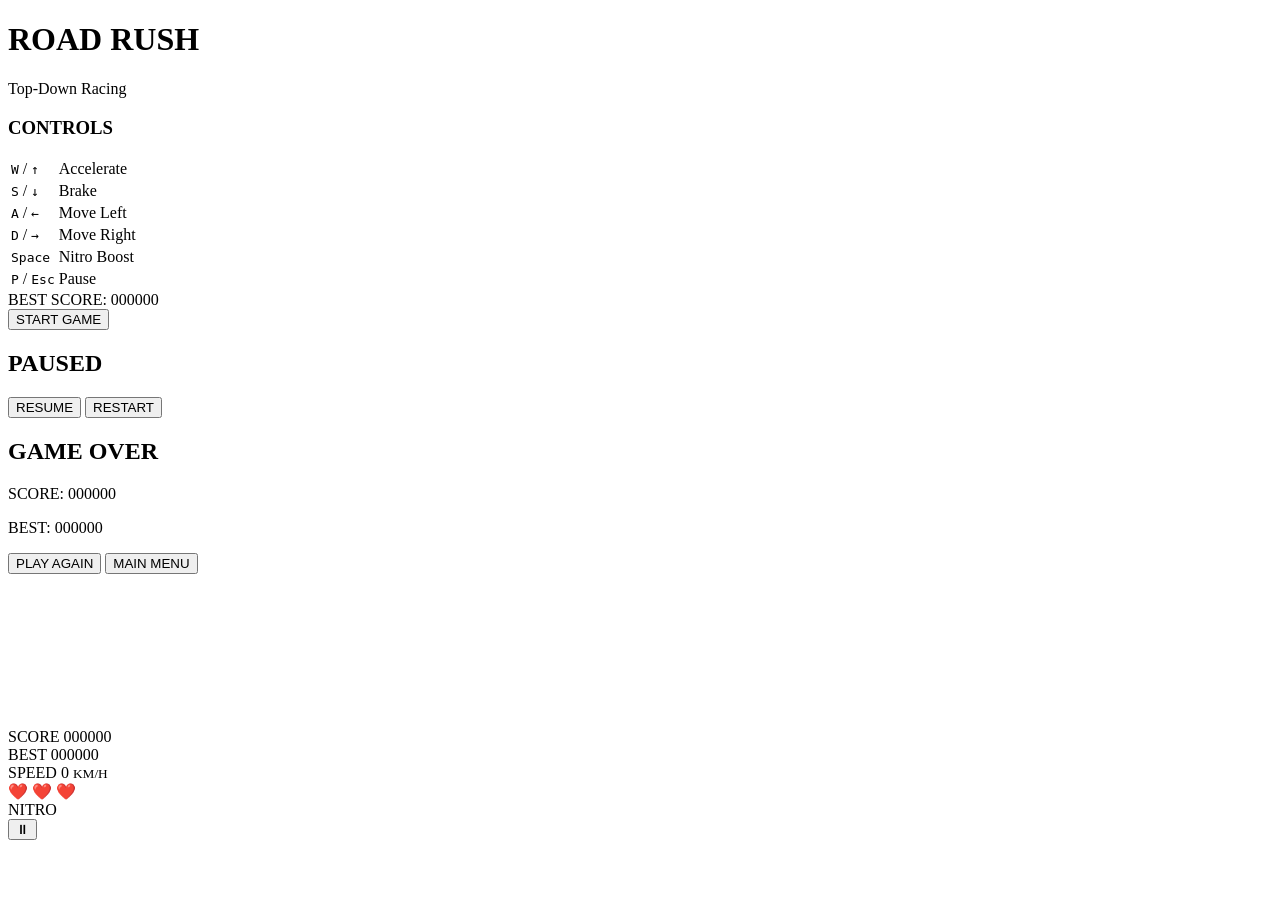
==== index.html @ 59c963bb "Create index.html" ====
<!DOCTYPE html>
<html>
<head>
    <meta charset="UTF-8">
    <meta http-equiv="refresh" content="0; url=cookin-008.html">
    <title>Road Rush</title>
</head>
<body>
    <p>Loading Road Rush...</p>
</body>
</html>
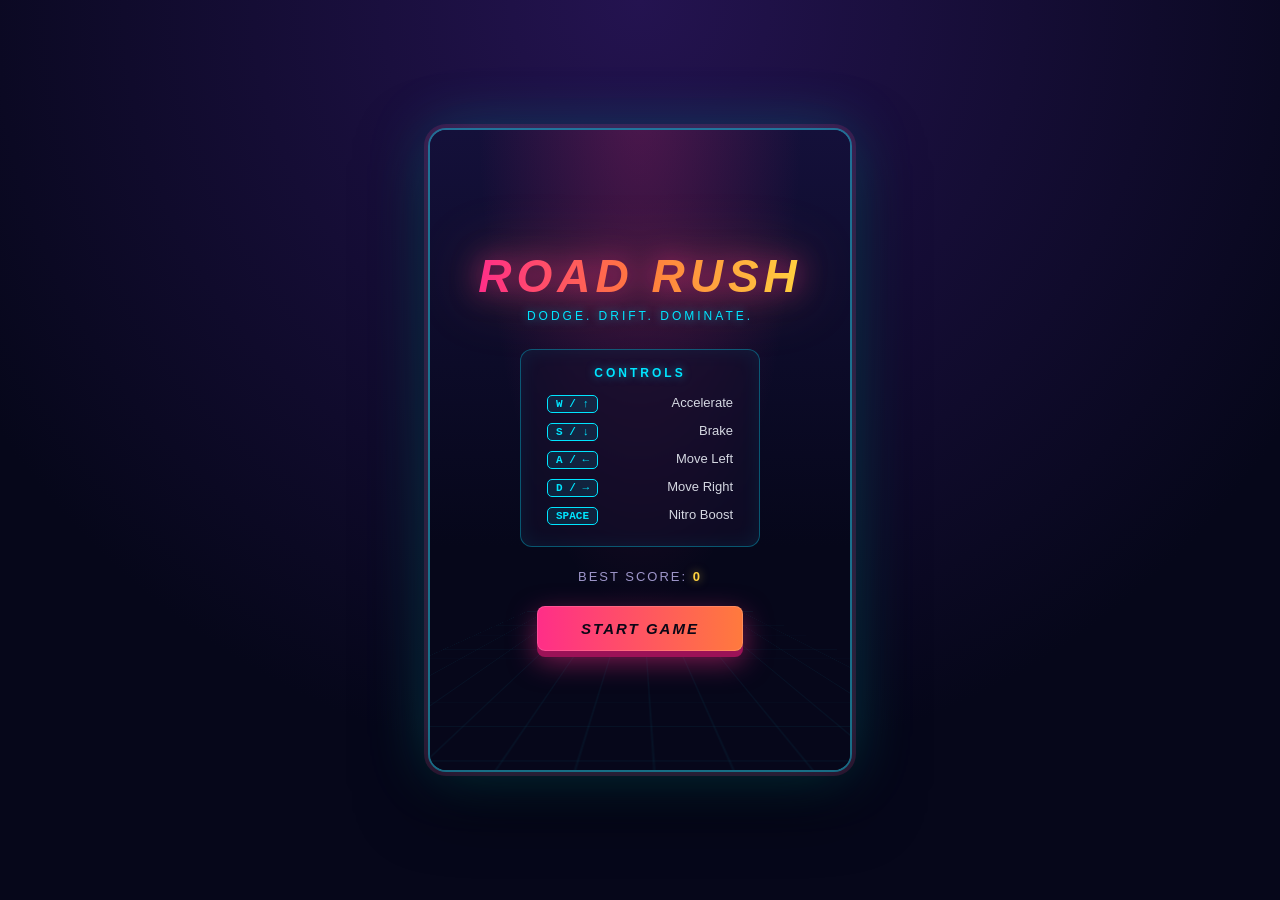
==== commit b595f021: "Rename cookin-010.html to index.html" ====
--- a/index.html
+++ b/index.html
@@ -1,11 +1,107 @@
-<!DOCTYPE html>
-<html>
-<head>
-    <meta charset="UTF-8">
-    <meta http-equiv="refresh" content="0; url=cookin-008.html">
-    <title>Road Rush</title>
-</head>
-<body>
-    <p>Loading Road Rush...</p>
-</body>
-</html>
+<!DOCTYPE html>
+<html lang="en">
+<head>
+<meta charset="UTF-8" />
+<meta name="viewport" content="width=device-width, initial-scale=1.0" />
+<title>ROAD RUSH</title>
+<link rel="stylesheet" href="cookin-010.css" />
+</head>
+<body>
+
+  <div id="gameWrapper">
+
+    <!-- ===================== START SCREEN ===================== -->
+    <div id="startScreen" class="screen">
+      <div class="bgLines"></div>
+      <h1 class="title">ROAD RUSH</h1>
+      <p class="subtitle">Dodge. Drift. Dominate.</p>
+
+      <div class="controlsBox">
+        <h3>CONTROLS</h3>
+        <ul>
+          <li><span class="key">W / ↑</span> Accelerate</li>
+          <li><span class="key">S / ↓</span> Brake</li>
+          <li><span class="key">A / ←</span> Move Left</li>
+          <li><span class="key">D / →</span> Move Right</li>
+          <li><span class="key">SPACE</span> Nitro Boost</li>
+        </ul>
+      </div>
+
+      <div class="bestScoreDisplay">
+        BEST SCORE: <span id="startBestScore">0</span>
+      </div>
+
+      <button id="startBtn" class="btn btn-primary">START GAME</button>
+    </div>
+
+    <!-- ===================== GAME SCREEN ===================== -->
+    <div id="gameScreen" class="screen hidden">
+      <canvas id="gameCanvas" width="420" height="640"></canvas>
+
+      <!-- HUD -->
+      <div id="hud">
+        <div class="hudTop">
+          <div class="hudItem">SCORE<br /><span id="scoreVal">000000</span></div>
+          <div class="hudItem">LAP<br /><span id="lapVal">1/3</span></div>
+          <div class="hudItem">LIVES<br /><span id="livesVal">❤️❤️❤️</span></div>
+        </div>
+        <div class="hudBottom">
+          <div class="speedBox">
+            SPEED<br /><span id="speedVal">0</span> KM/H
+          </div>
+          <div class="nitroBox">
+            NITRO
+            <div class="nitroBarOuter">
+              <div id="nitroBarInner"></div>
+            </div>
+          </div>
+        </div>
+      </div>
+
+      <div id="comboIndicator" class="hidden">COMBO x<span id="comboVal">1</span></div>
+
+      <button id="pauseBtn" class="btn btn-small">⏸</button>
+
+      <!-- Pause Overlay -->
+      <div id="pauseOverlay" class="overlay hidden">
+        <h2>PAUSED</h2>
+        <button id="resumeBtn" class="btn btn-primary">RESUME</button>
+        <button id="restartFromPauseBtn" class="btn btn-secondary">RESTART</button>
+      </div>
+
+      <!-- Crash Flash -->
+      <div id="crashFlash"></div>
+
+      <!-- Touch Controls (shown only on touch devices) -->
+      <div id="touchControls" class="touchControls">
+        <div class="touchLeftGroup">
+          <button id="btnLeft" class="touchBtn touchBtnLane">◀</button>
+          <button id="btnRight" class="touchBtn touchBtnLane">▶</button>
+        </div>
+        <div class="touchRightGroup">
+          <button id="btnNitro" class="touchBtn touchBtnNitro">NITRO</button>
+          <div class="touchPedals">
+            <button id="btnBrake" class="touchBtn touchBtnPedal">BRAKE</button>
+            <button id="btnGas" class="touchBtn touchBtnPedal touchBtnGas">GAS</button>
+          </div>
+        </div>
+      </div>
+    </div>
+
+    <!-- ===================== GAME OVER SCREEN ===================== -->
+    <div id="gameOverScreen" class="screen hidden">
+      <h1 class="title gameOverTitle">GAME OVER</h1>
+      <div class="finalScoreBox">
+        <p>FINAL SCORE</p>
+        <h2 id="finalScoreVal">0</h2>
+        <p id="newBestTag" class="newBestTag hidden">🏆 NEW BEST SCORE!</p>
+        <p>BEST SCORE: <span id="finalBestVal">0</span></p>
+      </div>
+      <button id="restartBtn" class="btn btn-primary">RACE AGAIN</button>
+    </div>
+
+  </div>
+
+  <script src="cookin-010.js"></script>
+</body>
+</html>
--- a/cookin-010.css
+++ b/cookin-010.css
@@ -0,0 +1,559 @@
+:root {
+  --bg-void: #06071a;
+  --bg-deep: #14103a;
+  --bg-purple: #341a52;
+  --neon-pink: #ff2e88;
+  --neon-cyan: #00e5ff;
+  --neon-orange: #ff7a3d;
+  --neon-yellow: #ffd23f;
+  --asphalt: #17142b;
+  --panel-glass: rgba(20, 16, 45, 0.55);
+  --panel-border: rgba(0, 229, 255, 0.35);
+  --text-dim: #9d95c9;
+}
+
+* {
+  margin: 0;
+  padding: 0;
+  box-sizing: border-box;
+  font-family: 'Segoe UI', 'Trebuchet MS', Arial, sans-serif;
+}
+
+body {
+  min-height: 100vh;
+  display: flex;
+  align-items: center;
+  justify-content: center;
+  background: radial-gradient(circle at 50% 0%, #241350, var(--bg-void) 70%);
+  color: #fff;
+  overflow: hidden;
+}
+
+#gameWrapper {
+  position: relative;
+  width: min(420px, 94vw);
+  aspect-ratio: 420 / 640;
+  height: auto;
+  max-height: 94vh;
+  border-radius: 16px;
+  overflow: hidden;
+  box-shadow:
+    0 0 0 2px rgba(0, 229, 255, 0.4),
+    0 0 0 6px rgba(255, 46, 136, 0.15),
+    0 0 60px rgba(0, 229, 255, 0.25),
+    0 25px 70px rgba(0,0,0,0.7);
+}
+
+.screen {
+  position: absolute;
+  top: 0; left: 0; right: 0; bottom: 0;
+  display: flex;
+  flex-direction: column;
+  align-items: center;
+  justify-content: center;
+  text-align: center;
+  background:
+    radial-gradient(ellipse at 50% -10%, rgba(255, 46, 136, 0.25), transparent 55%),
+    linear-gradient(180deg, var(--bg-deep), var(--bg-void) 65%);
+  padding: 24px;
+}
+
+.hidden { display: none !important; }
+
+/* ============ START SCREEN ============ */
+.bgLines {
+  position: absolute;
+  inset: 0;
+  background-image:
+    linear-gradient(rgba(0, 229, 255, 0.08) 1px, transparent 1px),
+    linear-gradient(90deg, rgba(0, 229, 255, 0.08) 1px, transparent 1px);
+  background-size: 36px 36px;
+  transform: perspective(300px) rotateX(55deg) scale(2.2) translateY(20%);
+  transform-origin: bottom;
+  animation: gridScroll 3s linear infinite;
+  pointer-events: none;
+  opacity: 0.6;
+}
+
+@keyframes gridScroll {
+  from { background-position: 0 0, 0 0; }
+  to { background-position: 0 36px, 0 0; }
+}
+
+.title {
+  font-size: 46px;
+  font-weight: 900;
+  letter-spacing: 5px;
+  font-style: italic;
+  background: linear-gradient(90deg, var(--neon-pink), var(--neon-orange), var(--neon-yellow));
+  -webkit-background-clip: text;
+  background-clip: text;
+  color: transparent;
+  filter: drop-shadow(0 0 14px rgba(255, 46, 136, 0.7)) drop-shadow(0 0 30px rgba(255, 122, 61, 0.4));
+  margin-bottom: 6px;
+  z-index: 1;
+}
+
+.subtitle {
+  color: var(--neon-cyan);
+  letter-spacing: 3px;
+  margin-bottom: 26px;
+  z-index: 1;
+  font-size: 12px;
+  text-transform: uppercase;
+  text-shadow: 0 0 10px rgba(0, 229, 255, 0.6);
+}
+
+.controlsBox {
+  background: var(--panel-glass);
+  backdrop-filter: blur(6px);
+  border: 1px solid var(--panel-border);
+  border-radius: 12px;
+  padding: 16px 26px;
+  margin-bottom: 22px;
+  z-index: 1;
+  min-width: 240px;
+  box-shadow: 0 0 20px rgba(0, 229, 255, 0.08) inset;
+}
+
+.controlsBox h3 {
+  color: var(--neon-cyan);
+  font-size: 12px;
+  letter-spacing: 3px;
+  margin-bottom: 10px;
+  text-shadow: 0 0 8px rgba(0, 229, 255, 0.5);
+}
+
+.controlsBox ul {
+  list-style: none;
+  text-align: left;
+}
+
+.controlsBox li {
+  display: flex;
+  justify-content: space-between;
+  gap: 16px;
+  font-size: 13px;
+  color: #d5d8e2;
+  padding: 5px 0;
+}
+
+.key {
+  background: rgba(0, 229, 255, 0.1);
+  border: 1px solid var(--neon-cyan);
+  border-radius: 5px;
+  padding: 2px 8px;
+  font-weight: bold;
+  color: var(--neon-cyan);
+  font-size: 11px;
+  white-space: nowrap;
+  font-family: 'Consolas', 'Courier New', monospace;
+}
+
+.bestScoreDisplay {
+  font-size: 13px;
+  letter-spacing: 2px;
+  color: var(--text-dim);
+  margin-bottom: 22px;
+  z-index: 1;
+}
+
+.bestScoreDisplay span {
+  color: var(--neon-yellow);
+  font-weight: bold;
+  text-shadow: 0 0 10px rgba(255, 210, 63, 0.6);
+}
+
+/* ============ BUTTONS ============ */
+.btn {
+  border: none;
+  cursor: pointer;
+  border-radius: 8px;
+  font-weight: 800;
+  letter-spacing: 2px;
+  transition: transform 0.15s ease, box-shadow 0.15s ease, filter 0.15s ease;
+  z-index: 1;
+  font-style: italic;
+}
+
+.btn-primary {
+  background: linear-gradient(90deg, var(--neon-pink), var(--neon-orange));
+  color: #0c0716;
+  padding: 14px 44px;
+  font-size: 15px;
+  box-shadow: 0 0 0 1px rgba(255,255,255,0.15) inset, 0 6px 0 #9c1257, 0 10px 28px rgba(255, 46, 136, 0.5);
+}
+
+.btn-primary:hover {
+  transform: translateY(-2px);
+  filter: brightness(1.1);
+}
+
+.btn-primary:active {
+  transform: translateY(2px);
+  box-shadow: 0 3px 0 #9c1257;
+}
+
+.btn-secondary {
+  background: transparent;
+  border: 2px solid var(--neon-cyan);
+  color: var(--neon-cyan);
+  padding: 10px 30px;
+  font-size: 12px;
+  margin-top: 12px;
+  text-shadow: 0 0 6px rgba(0,229,255,0.5);
+}
+
+.btn-secondary:hover {
+  background: rgba(0, 229, 255, 0.1);
+  box-shadow: 0 0 16px rgba(0, 229, 255, 0.4);
+}
+
+.btn-small {
+  position: absolute;
+  top: 12px;
+  right: 12px;
+  width: 38px;
+  height: 38px;
+  border-radius: 50%;
+  background: var(--panel-glass);
+  color: var(--neon-cyan);
+  font-size: 15px;
+  border: 1px solid var(--panel-border);
+  z-index: 5;
+  backdrop-filter: blur(4px);
+}
+
+/* ============ GAME SCREEN ============ */
+#gameScreen {
+  padding: 0;
+  display: block;
+  background: var(--asphalt);
+}
+
+#gameCanvas {
+  display: block;
+  width: 100%;
+  height: 100%;
+  background: var(--asphalt);
+  touch-action: none;
+}
+
+#hud {
+  position: absolute;
+  top: 0; left: 0; right: 0;
+  display: flex;
+  flex-direction: column;
+  padding: 10px 12px;
+  pointer-events: none;
+  z-index: 4;
+  font-family: 'Consolas', 'Courier New', monospace;
+}
+
+.hudTop {
+  display: flex;
+  justify-content: space-between;
+  align-items: flex-start;
+  gap: 8px;
+}
+
+.hudItem {
+  font-size: 9px;
+  letter-spacing: 1.5px;
+  color: var(--neon-cyan);
+  text-align: center;
+  line-height: 1.5;
+  background: var(--panel-glass);
+  border: 1px solid var(--panel-border);
+  border-radius: 8px;
+  padding: 5px 10px;
+  backdrop-filter: blur(4px);
+  box-shadow: 0 0 12px rgba(0,229,255,0.12);
+}
+
+.hudItem span {
+  font-size: 15px;
+  color: #fff;
+  font-weight: bold;
+  text-shadow: 0 0 8px rgba(255,255,255,0.4);
+}
+
+.hudBottom {
+  position: absolute;
+  bottom: 14px;
+  left: 14px;
+  right: 14px;
+  display: flex;
+  justify-content: space-between;
+  align-items: flex-end;
+}
+
+.speedBox {
+  font-size: 9px;
+  letter-spacing: 1.5px;
+  color: var(--neon-orange);
+  line-height: 1.4;
+  background: var(--panel-glass);
+  border: 1px solid rgba(255, 122, 61, 0.4);
+  border-radius: 8px;
+  padding: 6px 12px;
+  backdrop-filter: blur(4px);
+}
+
+.speedBox span {
+  font-size: 22px;
+  color: #fff;
+  font-weight: 900;
+  text-shadow: 0 0 10px rgba(255, 122, 61, 0.6);
+}
+
+.nitroBox {
+  font-size: 9px;
+  letter-spacing: 1.5px;
+  color: var(--neon-pink);
+  text-align: right;
+  background: var(--panel-glass);
+  border: 1px solid rgba(255, 46, 136, 0.4);
+  border-radius: 8px;
+  padding: 6px 12px;
+  backdrop-filter: blur(4px);
+}
+
+.nitroBarOuter {
+  width: 110px;
+  height: 10px;
+  background: rgba(0,0,0,0.5);
+  border: 1px solid rgba(255,255,255,0.2);
+  border-radius: 6px;
+  margin-top: 5px;
+  overflow: hidden;
+}
+
+#nitroBarInner {
+  height: 100%;
+  width: 100%;
+  background: linear-gradient(90deg, var(--neon-cyan), var(--neon-pink));
+  border-radius: 6px;
+  transition: width 0.1s linear;
+  box-shadow: 0 0 10px rgba(255, 46, 136, 0.8);
+}
+
+/* ============ COMBO ============ */
+#comboIndicator {
+  position: absolute;
+  top: 74px;
+  left: 50%;
+  transform: translateX(-50%) scale(1);
+  background: linear-gradient(90deg, var(--neon-pink), var(--neon-yellow));
+  color: #16081f;
+  font-weight: 900;
+  font-size: 14px;
+  letter-spacing: 1.5px;
+  font-style: italic;
+  padding: 5px 18px;
+  border-radius: 20px;
+  box-shadow: 0 0 20px rgba(255, 46, 136, 0.7);
+  z-index: 4;
+  animation: comboPop 0.35s ease;
+  pointer-events: none;
+  font-family: 'Consolas', monospace;
+}
+
+@keyframes comboPop {
+  0% { transform: translateX(-50%) scale(0.6); opacity: 0; }
+  60% { transform: translateX(-50%) scale(1.15); opacity: 1; }
+  100% { transform: translateX(-50%) scale(1); opacity: 1; }
+}
+
+/* ============ OVERLAYS ============ */
+.overlay {
+  position: absolute;
+  inset: 0;
+  background: rgba(6, 7, 26, 0.9);
+  display: flex;
+  flex-direction: column;
+  align-items: center;
+  justify-content: center;
+  z-index: 6;
+}
+
+.overlay h2 {
+  font-size: 30px;
+  letter-spacing: 4px;
+  font-style: italic;
+  color: var(--neon-cyan);
+  margin-bottom: 22px;
+  text-shadow: 0 0 16px rgba(0, 229, 255, 0.6);
+}
+
+#crashFlash {
+  position: absolute;
+  inset: 0;
+  background: rgba(255, 46, 136, 0.35);
+  opacity: 0;
+  pointer-events: none;
+  z-index: 5;
+}
+
+#crashFlash.flashActive {
+  animation: flash 0.35s ease-out;
+}
+
+@keyframes flash {
+  0% { opacity: 0.7; }
+  100% { opacity: 0; }
+}
+
+.shake {
+  animation: shakeAnim 0.35s ease-in-out;
+}
+
+@keyframes shakeAnim {
+  0%, 100% { transform: translate(0, 0); }
+  20% { transform: translate(-6px, 4px); }
+  40% { transform: translate(6px, -4px); }
+  60% { transform: translate(-4px, -6px); }
+  80% { transform: translate(4px, 6px); }
+}
+
+/* ============ GAME OVER SCREEN ============ */
+.gameOverTitle {
+  font-size: 36px;
+  background: linear-gradient(90deg, var(--neon-pink), var(--neon-orange));
+  -webkit-background-clip: text;
+  background-clip: text;
+  color: transparent;
+  filter: drop-shadow(0 0 14px rgba(255, 46, 136, 0.6));
+}
+
+.finalScoreBox {
+  margin: 22px 0 30px;
+}
+
+.finalScoreBox p {
+  font-size: 11px;
+  letter-spacing: 2.5px;
+  color: var(--text-dim);
+  margin-top: 8px;
+}
+
+.finalScoreBox h2 {
+  font-size: 48px;
+  color: var(--neon-yellow);
+  margin: 6px 0;
+  text-shadow: 0 0 20px rgba(255, 210, 63, 0.5);
+  font-family: 'Consolas', monospace;
+}
+
+.newBestTag {
+  color: var(--neon-cyan) !important;
+  font-weight: bold;
+  font-size: 13px !important;
+  text-shadow: 0 0 10px rgba(0, 229, 255, 0.6);
+  animation: pulseTag 1s ease-in-out infinite;
+}
+
+@keyframes pulseTag {
+  0%, 100% { opacity: 1; }
+  50% { opacity: 0.4; }
+}
+
+/* ============ TOUCH CONTROLS (mobile) ============ */
+.touchControls {
+  display: none; /* shown only when body has .touch-device */
+  position: absolute;
+  bottom: 12px;
+  left: 12px;
+  right: 12px;
+  justify-content: space-between;
+  align-items: flex-end;
+  z-index: 7;
+  pointer-events: none;
+}
+
+body.touch-device .touchControls {
+  display: flex;
+}
+
+.touchLeftGroup {
+  display: flex;
+  gap: 10px;
+  pointer-events: auto;
+}
+
+.touchRightGroup {
+  display: flex;
+  flex-direction: column;
+  align-items: flex-end;
+  gap: 8px;
+  pointer-events: auto;
+}
+
+.touchPedals {
+  display: flex;
+  gap: 10px;
+}
+
+.touchBtn {
+  border: none;
+  cursor: pointer;
+  user-select: none;
+  -webkit-user-select: none;
+  touch-action: none;
+  font-weight: 900;
+  letter-spacing: 1px;
+  color: #fff;
+  background: var(--panel-glass);
+  border: 1.5px solid var(--panel-border);
+  backdrop-filter: blur(4px);
+  transition: transform 0.08s ease, background 0.08s ease;
+}
+
+.touchBtn:active {
+  transform: scale(0.92);
+  background: rgba(0, 229, 255, 0.25);
+}
+
+.touchBtnLane {
+  width: 56px;
+  height: 56px;
+  border-radius: 50%;
+  font-size: 20px;
+  color: var(--neon-cyan);
+  box-shadow: 0 0 14px rgba(0, 229, 255, 0.25);
+}
+
+.touchBtnPedal {
+  width: 66px;
+  height: 50px;
+  border-radius: 10px;
+  font-size: 11px;
+  color: #fff;
+}
+
+.touchBtnGas {
+  border-color: rgba(57, 255, 136, 0.5);
+  color: #39ff88;
+  box-shadow: 0 0 14px rgba(57, 255, 136, 0.2);
+}
+
+.touchBtnPedal:not(.touchBtnGas) {
+  border-color: rgba(255, 46, 136, 0.5);
+  color: #ff2e88;
+  box-shadow: 0 0 14px rgba(255, 46, 136, 0.2);
+}
+
+.touchBtnNitro {
+  width: 142px;
+  height: 40px;
+  border-radius: 10px;
+  font-size: 12px;
+  background: linear-gradient(90deg, rgba(0,229,255,0.25), rgba(255,46,136,0.25));
+  color: #fff;
+  box-shadow: 0 0 16px rgba(255, 46, 136, 0.3);
+}
+
+/* Hide keyboard-only controls box on touch devices to save space, show a shorter tip instead */
+body.touch-device .controlsBox ul li.kbOnly {
+  display: none;
+}
